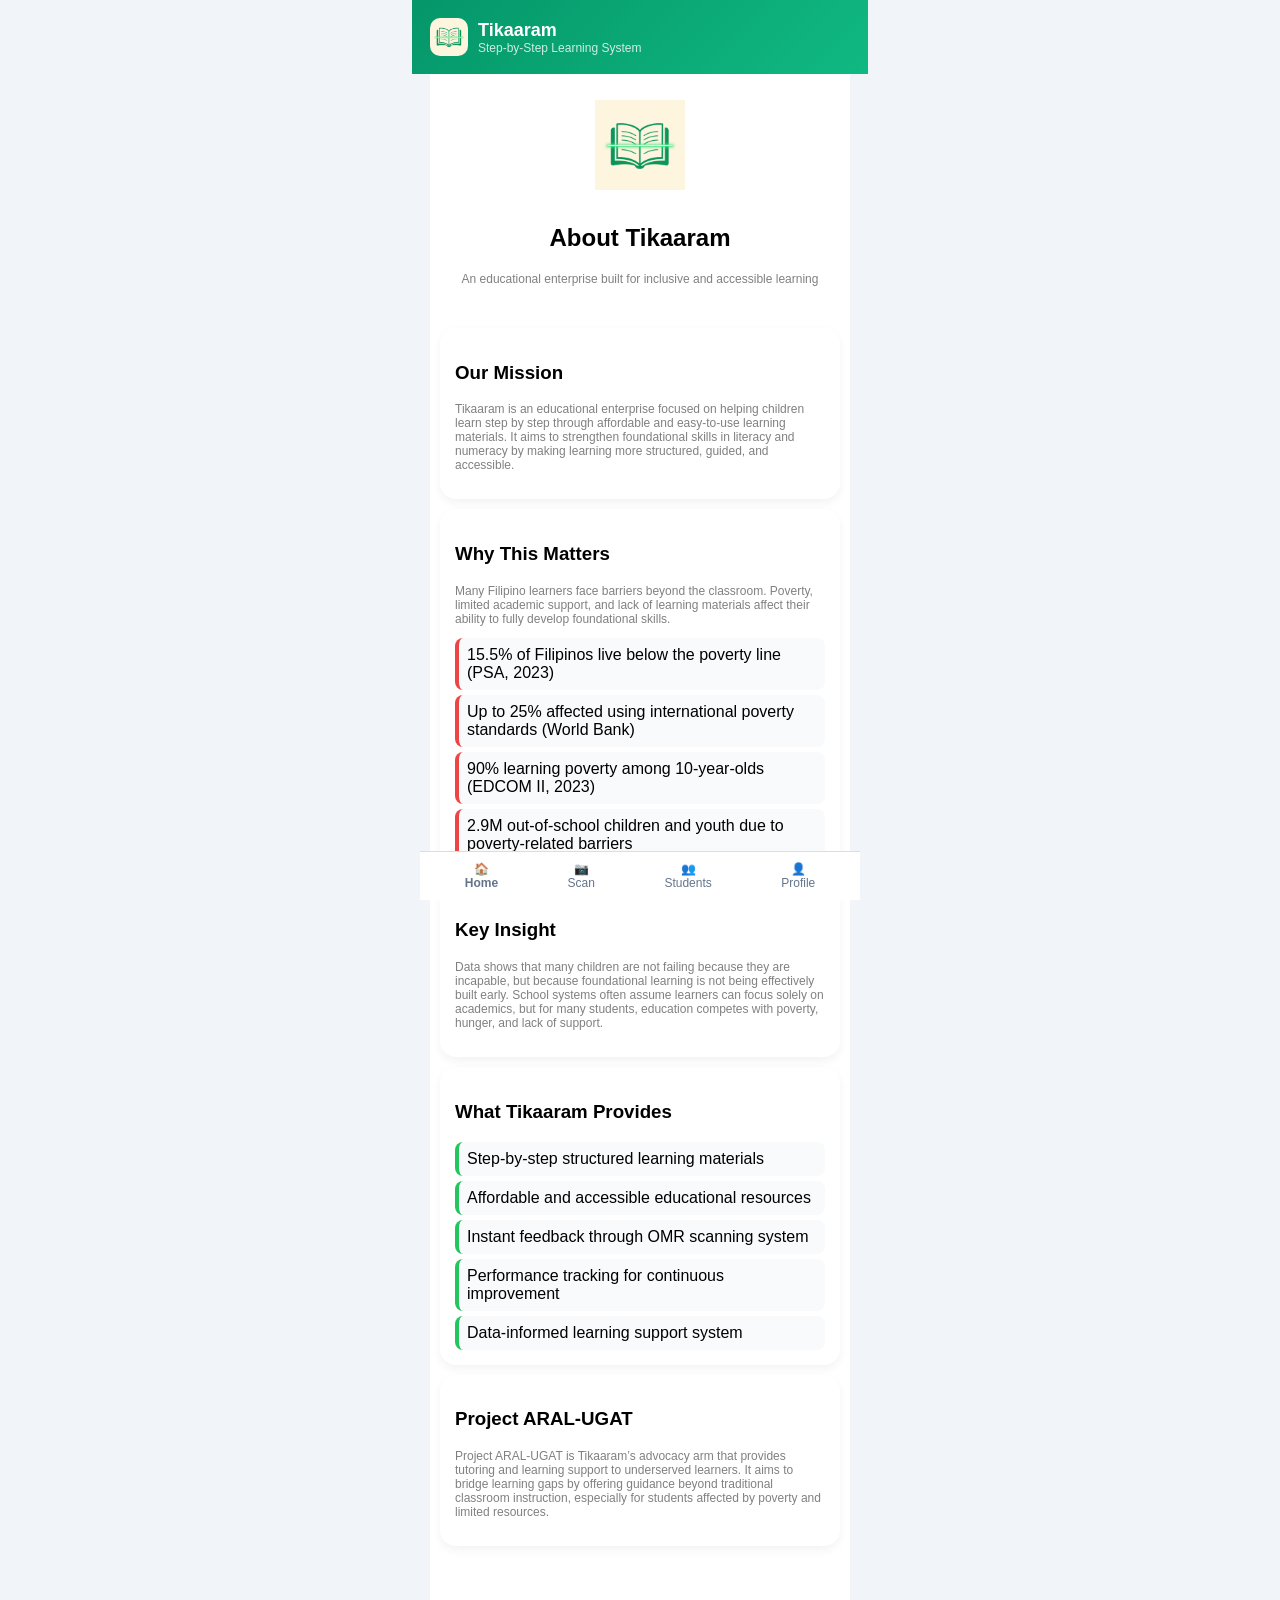
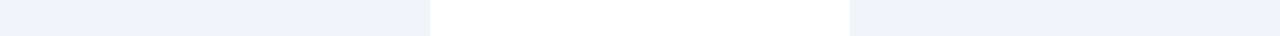
==== about.html @ afa75e6e "Add files via upload" ====
<!DOCTYPE html>
<html>
<head>
<title>About</title>
<link rel="stylesheet" href="style.css">
</head>

<body>

<!-- FIXED HEADER -->
<div class="header fixed-header">
  <div class="logo-header">
    <img src="logo.png">
    <div class="logo-text">
      <h2>Tikaaram</h2>
      <p>Step-by-Step Learning System</p>
    </div>
  </div>
</div>

<div class="app">

<!-- HERO -->
<div class="hero">
  <img src="logo.png" class="hero-logo">
  <h2 class="fade-in">About Tikaaram</h2>
  <p class="small fade-in delay">
    An educational enterprise built for inclusive and accessible learning
  </p>
</div>

<!-- MISSION -->
<div class="card fade-in delay">
  <h3>Our Mission</h3>
  <p class="small">
    Tikaaram is an educational enterprise focused on helping children learn step by step
    through affordable and easy-to-use learning materials. It aims to strengthen foundational
    skills in literacy and numeracy by making learning more structured, guided, and accessible.
  </p>
</div>

<!-- CONTEXT / PROBLEM -->
<div class="card fade-in delay-2">
  <h3>Why This Matters</h3>

  <p class="small">
    Many Filipino learners face barriers beyond the classroom. Poverty, limited academic support,
    and lack of learning materials affect their ability to fully develop foundational skills.
  </p>

  <div class="result-item wrong">
    15.5% of Filipinos live below the poverty line (PSA, 2023)
  </div>

  <div class="result-item wrong">
    Up to 25% affected using international poverty standards (World Bank)
  </div>

  <div class="result-item wrong">
    90% learning poverty among 10-year-olds (EDCOM II, 2023)
  </div>

  <div class="result-item wrong">
    2.9M out-of-school children and youth due to poverty-related barriers
  </div>
</div>

<!-- KEY INSIGHT -->
<div class="card fade-in delay-3">
  <h3>Key Insight</h3>
  <p class="small">
    Data shows that many children are not failing because they are incapable,
    but because foundational learning is not being effectively built early.
    School systems often assume learners can focus solely on academics,
    but for many students, education competes with poverty, hunger, and lack of support.
  </p>
</div>

<!-- SOLUTION -->
<div class="card">
  <h3>What Tikaaram Provides</h3>

  <div class="result-item correct">
    Step-by-step structured learning materials
  </div>

  <div class="result-item correct">
    Affordable and accessible educational resources
  </div>

  <div class="result-item correct">
    Instant feedback through OMR scanning system
  </div>

  <div class="result-item correct">
    Performance tracking for continuous improvement
  </div>

  <div class="result-item correct">
    Data-informed learning support system
  </div>
</div>

<!-- ADVOCACY -->
<div class="card">
  <h3>Project ARAL-UGAT</h3>
  <p class="small">
    Project ARAL-UGAT is Tikaaram’s advocacy arm that provides tutoring and learning support
    to underserved learners. It aims to bridge learning gaps by offering guidance beyond
    traditional classroom instruction, especially for students affected by poverty and limited resources.
  </p>
</div>

</div>

<!-- FIXED NAV -->
<div class="navbar">
  <a href="index.html" class="active">🏠<br>Home</a>
  <a href="scan.html">📷<br>Scan</a>
  <a href="students.html">👥<br>Students</a>
  <a href="profile.html">👤<br>Profile</a>
</div>

</body>
</html>
---- style.css ----
body {
  margin: 0;
  font-family: 'Segoe UI', sans-serif;
  background: #f1f5f9;
}

/* APP CONTAINER */
.app {
  max-width: 420px;
  margin: auto;
  background: white;
  min-height: 100vh;
  padding-bottom: 80px; /* space for navbar */
  padding-top: 80px;   /* NEW: space for fixed header */
}

/* HEADER */
.header {
  padding: 18px;
  background: linear-gradient(135deg, #059669, #10b981);
  color: white;
}

/* NEW: FIXED HEADER (same behavior as navbar) */
.fixed-header {
  position: fixed;
  top: 0;
  left: 0;
  right: 0;
  max-width: 420px;
  margin: auto;
  z-index: 1000;
}

/* CARD */
.card {
  background: white;
  padding: 15px;
  border-radius: 16px;
  margin: 10px;
  box-shadow: 0 4px 10px rgba(0,0,0,0.05);
}

/* INPUT */
input {
  width: 100%;
  padding: 10px;
  margin-top: 5px;
  border-radius: 10px;
  border: 1px solid #ddd;
}

/* BUTTON */
button {
  width: 100%;
  padding: 12px;
  margin-top: 10px;
  border-radius: 12px;
  border: none;
  background: #111;
  color: white;
  font-weight: bold;
}

/* NAVBAR */
.navbar {
  position: fixed;
  bottom: 0;
  left: 0;
  right: 0;
  max-width: 420px;
  margin: auto;
  display: flex;
  justify-content: space-around;
  padding: 10px;
  border-top: 1px solid #ddd;
  background: white;
  z-index: 1000;
}

.navbar a {
  text-align: center;
  font-size: 12px;
  color: #64748b;
  text-decoration: none;
}

.active {
  color: #10b981;
  font-weight: bold;
}

/* STATS */
.stats {
  display: flex;
  gap: 10px;
}

.stat {
  flex: 1;
  background: #ecfdf5;
  padding: 10px;
  border-radius: 12px;
  text-align: center;
}

/* SMALL TEXT */
.small {
  font-size: 12px;
  color: gray;
}

/* CAMERA */
.camera {
  height: 250px;
  background: black;
}

video, img {
  width: 100%;
  height: 100%;
  object-fit: cover;
}

/* LOGO HEADER */
.logo-header {
  display: flex;
  align-items: center;
  gap: 10px;
}

.logo-header img {
  width: 38px;
  height: 38px;
  border-radius: 10px;
  object-fit: cover;
}

.logo-text {
  display: flex;
  flex-direction: column;
}

.logo-text h2 {
  margin: 0;
  font-size: 18px;
}

.logo-text p {
  margin: 0;
  font-size: 12px;
  opacity: 0.8;
}

/* ========================= */
/* ✨ NEW: HERO / SPLASH UI */
/* ========================= */

.hero {
  text-align: center;
  padding: 20px;
}

.hero-logo {
  width: 90px;
  margin-bottom: 10px;
  animation: zoomIn 0.8s ease;
}

/* LOGO ANIMATION */
@keyframes zoomIn {
  from {
    transform: scale(0.6);
    opacity: 0;
  }
  to {
    transform: scale(1);
    opacity: 1;
  }
}

/* TEXT FADE-IN */
.fade-in {
  opacity: 0;
  animation: fadeUp 0.8s forwards;
}

.fade-in.delay {
  animation-delay: 0.4s;
}

@keyframes fadeUp {
  from {
    opacity: 0;
    transform: translateY(10px);
  }
  to {
    opacity: 1;
    transform: translateY(0);
  }
}

.stats-grid {
  display: grid;
  grid-template-columns: 1fr 1fr;
  gap: 10px;
  margin-top: 10px;
}

.stat-box {
  background: #f9fafb;
  padding: 15px;
  border-radius: 12px;
  text-align: center;
}

.stat-box h2 {
  margin: 0;
  font-size: 24px;
}

.danger-btn {
  width: 100%;
  padding: 12px;
  margin-top: 10px;
  background: #ef4444;
  color: white;
  border: none;
  border-radius: 10px;
  font-weight: bold;
  cursor: pointer;
}

.danger-btn:hover {
  background: #dc2626;
}

.camera-box {
  width: 100%;
  height: 220px;
  border-radius: 12px;
  overflow: hidden;
  background: #f3f4f6;
  display: flex;
  align-items: center;
  justify-content: center;
}

.camera-box video,
.camera-box img {
  width: 100%;
  height: 100%;
  object-fit: cover;
}

.button-group {
  display: flex;
  gap: 8px;
  margin-top: 15px;
}

.button-group button {
  flex: 1;
  padding: 10px;
  border: none;
  border-radius: 10px;
  cursor: pointer;
  background: #e5e7eb;
  font-weight: bold;
}

.primary-btn {
  background: #3b82f6 !important;
  color: white;
}

.result-item {
  padding: 8px;
  border-radius: 8px;
  margin-top: 5px;
  background: #f9fafb;
}

.result-item.correct {
  border-left: 4px solid #22c55e;
}

.result-item.wrong {
  border-left: 4px solid #ef4444;
}
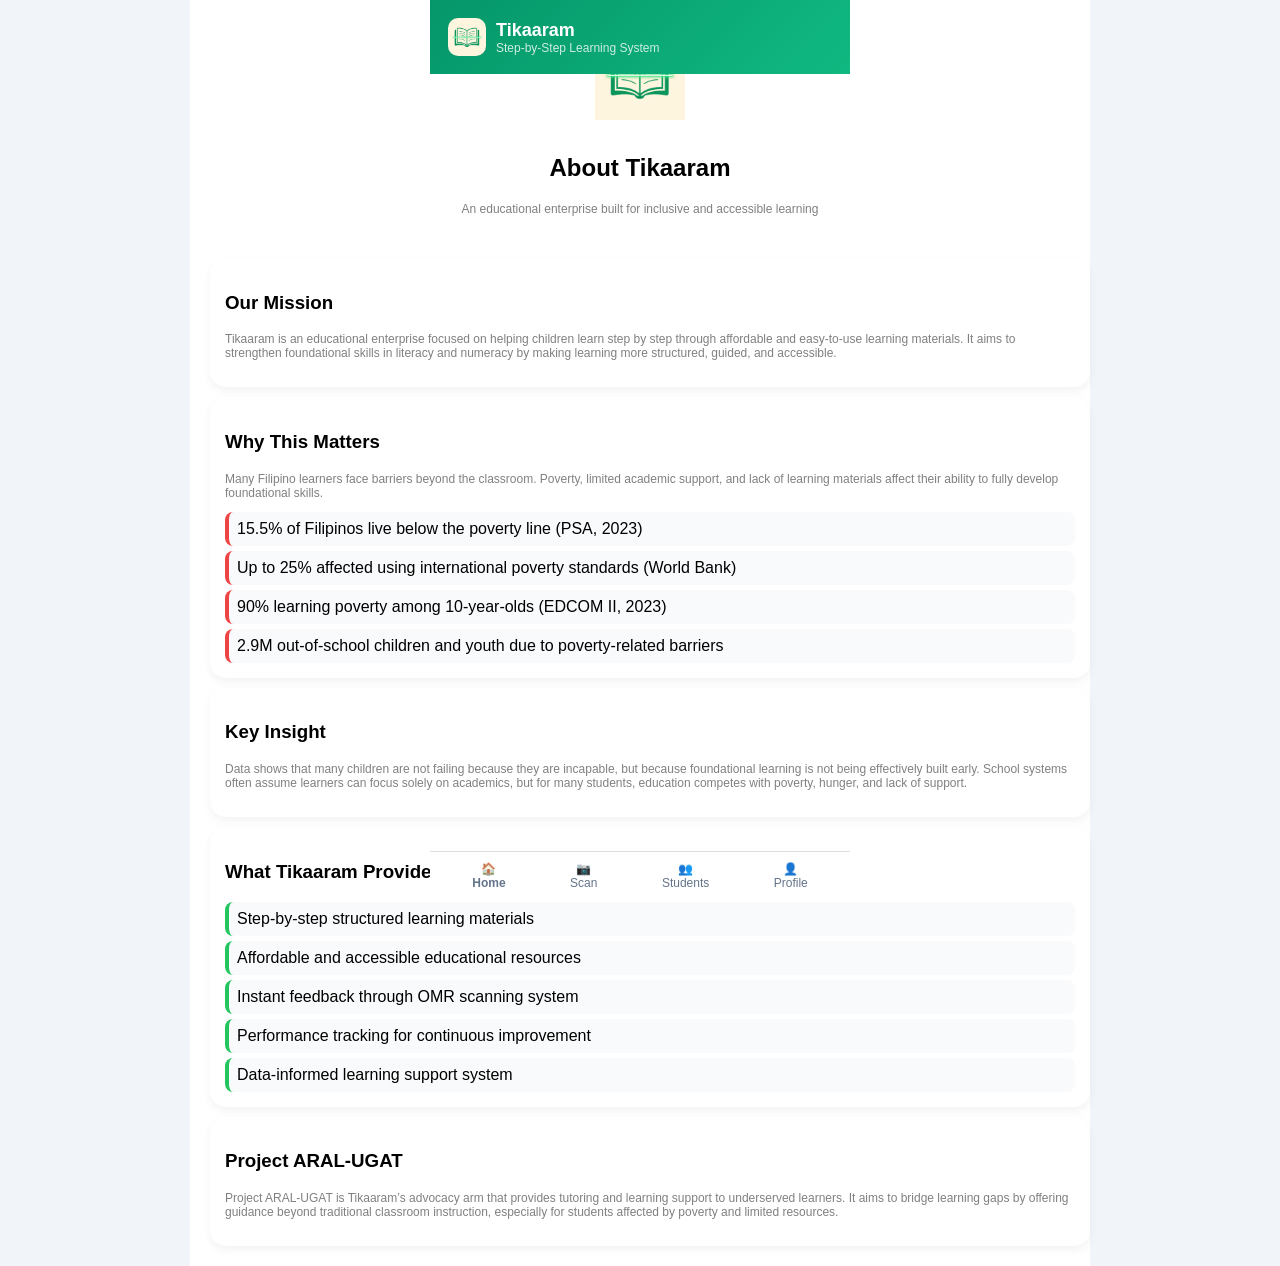
==== commit 86e45775: "Add files via upload" ====
--- a/about.html
+++ b/about.html
@@ -3,6 +3,7 @@
 <head>
 <title>About</title>
 <link rel="stylesheet" href="style.css">
+<meta name="viewport" content="width=device-width, initial-scale=1.0">
 </head>
 
 <body>
--- a/style.css
+++ b/style.css
@@ -287,4 +287,76 @@
 
 .result-item.wrong {
   border-left: 4px solid #ef4444;
+}
+
+/* RESPONSIVE LAYOUT */
+* {
+  box-sizing: border-box;
+}
+
+/* Make images scale properly */
+img {
+  max-width: 100%;
+  height: auto;
+}
+
+/* Prevent horizontal scrolling */
+body {
+  margin: 0;
+  overflow-x: hidden;
+}
+
+/* App container adapts to screen */
+.app {
+  width: 100%;
+  max-width: 900px;
+  margin: 0 auto;
+  padding: 10px;
+}
+
+/* Cards become full width on mobile */
+.card {
+  width: 100%;
+}
+
+/* HERO scaling */
+.hero {
+  text-align: center;
+  padding: 20px 10px;
+}
+
+/* NAVBAR responsive layout */
+.navbar {
+  display: flex;
+  justify-content: space-around;
+  flex-wrap: wrap;
+}
+
+/* MOBILE ADJUSTMENTS */
+@media (max-width: 600px) {
+  .logo-header {
+    flex-direction: column;
+    text-align: center;
+  }
+
+  .logo-text h2 {
+    font-size: 18px;
+  }
+
+  .hero h2 {
+    font-size: 22px;
+  }
+
+  .hero p {
+    font-size: 14px;
+  }
+
+  .stat h2 {
+    font-size: 20px;
+  }
+
+  .navbar a {
+    font-size: 12px;
+    padding: 8px;
+  }
 }
